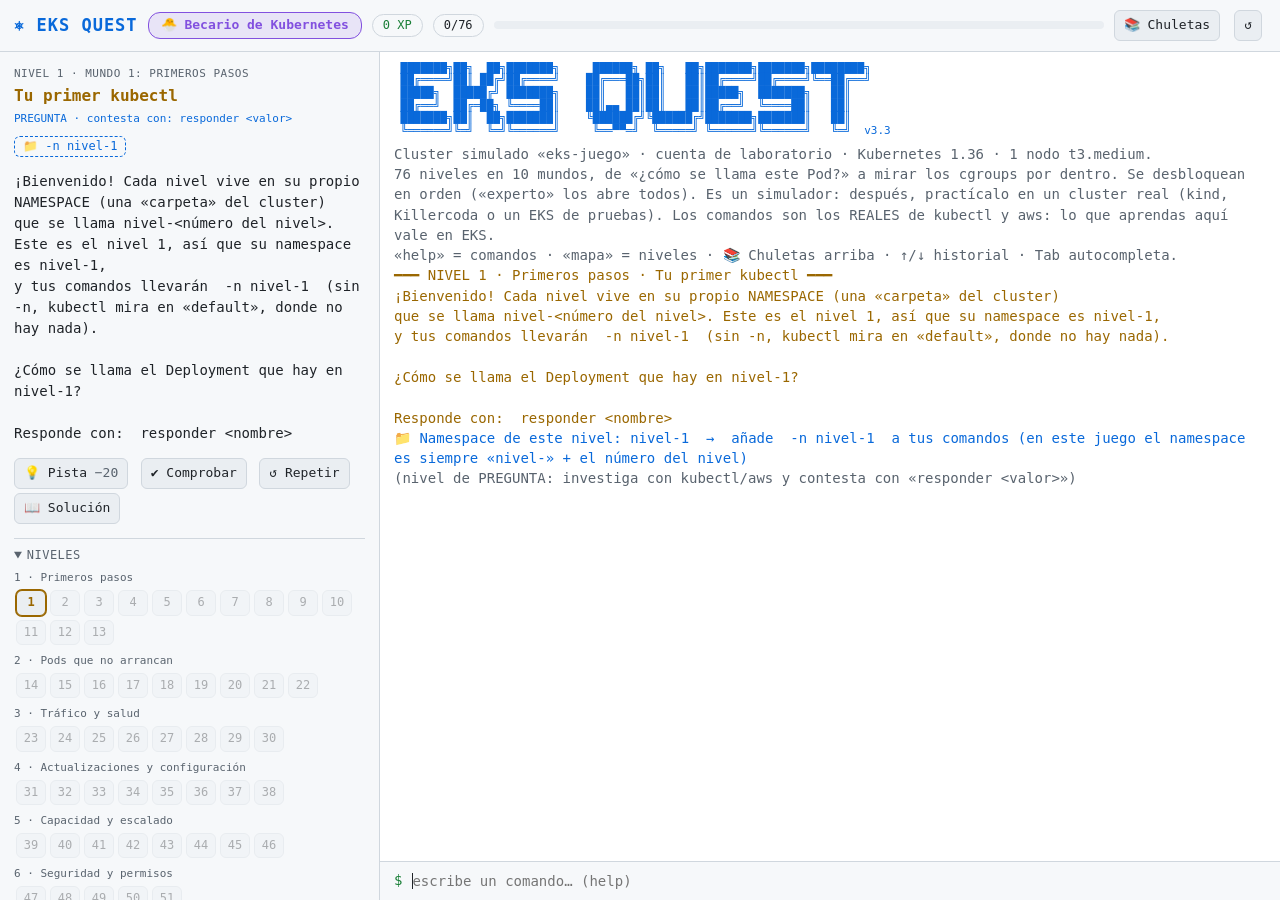
==== index.html @ bc982e04 "EKS Quest 3.3: expert mode, 2-hour timer in the final exam, GitHub Pages entry point, CI - `experto`" ====
<!doctype html>
<html lang="es">
<head>
<meta charset="utf-8">
<meta name="viewport" content="width=device-width, initial-scale=1">
<meta http-equiv="refresh" content="0; url=eks-quest.html">
<link rel="canonical" href="eks-quest.html">
<title>EKS Quest · un juego para aprender Kubernetes</title>
</head>
<body style="background:#0d1117;color:#e6edf3;font:16px system-ui,sans-serif;padding:16px">
<p>Cargando el juego… <a href="eks-quest.html" style="color:#58a6ff">si no se abre solo, entra aquí</a>.</p>
</body>
</html>
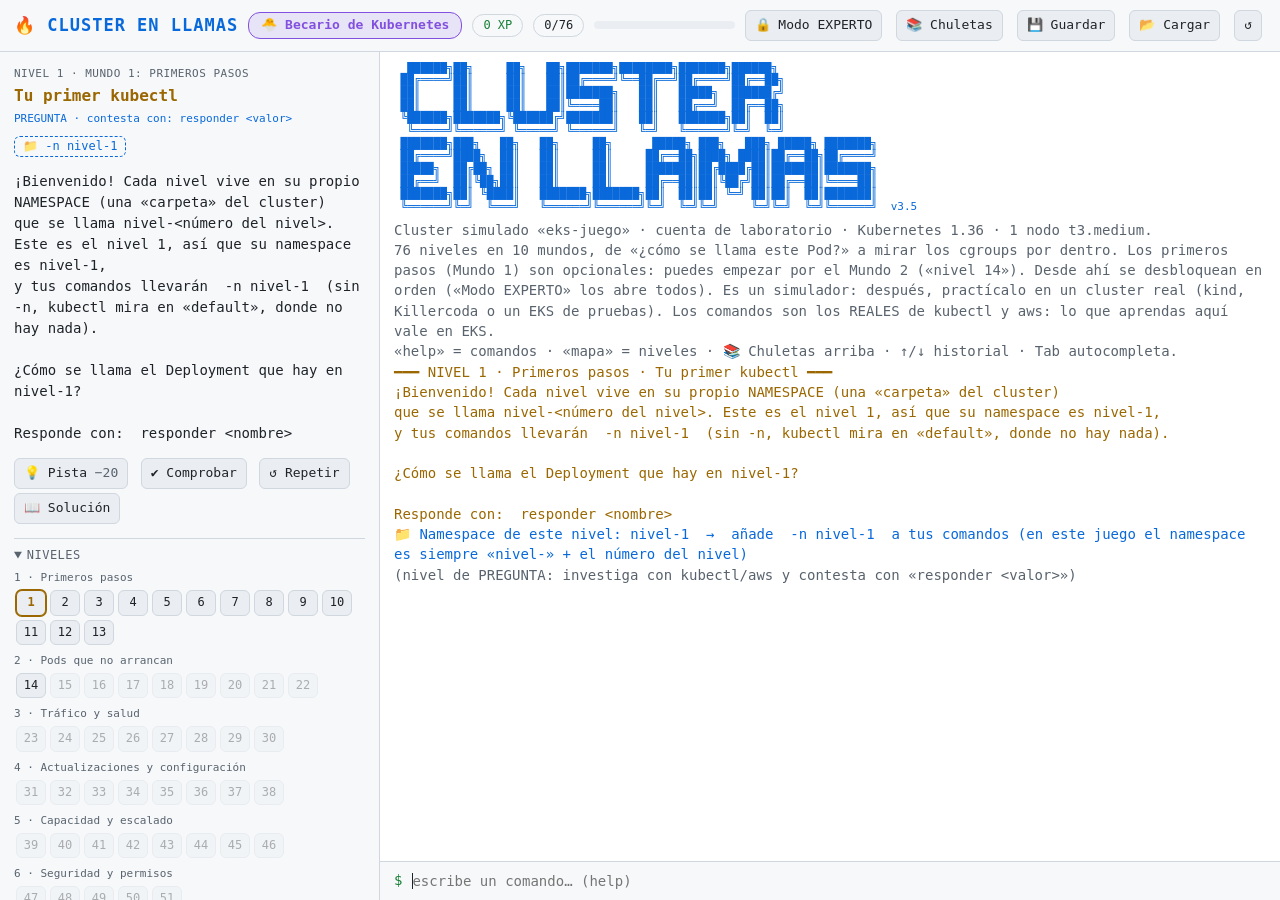
==== commit 9b054a1a: "Cluster en Llamas 3.5: nuevo nombre del juego (antes EKS Quest) - Título, cabecera y logo nuevos; el" ====
--- a/index.html
+++ b/index.html
@@ -3,11 +3,11 @@
 <head>
 <meta charset="utf-8">
 <meta name="viewport" content="width=device-width, initial-scale=1">
-<meta http-equiv="refresh" content="0; url=eks-quest.html">
-<link rel="canonical" href="eks-quest.html">
-<title>EKS Quest · un juego para aprender Kubernetes</title>
+<meta http-equiv="refresh" content="0; url=cluster-en-llamas.html">
+<link rel="canonical" href="cluster-en-llamas.html">
+<title>Cluster en Llamas · un juego para aprender Kubernetes</title>
 </head>
 <body style="background:#0d1117;color:#e6edf3;font:16px system-ui,sans-serif;padding:16px">
-<p>Cargando el juego… <a href="eks-quest.html" style="color:#58a6ff">si no se abre solo, entra aquí</a>.</p>
+<p>Cargando el juego… <a href="cluster-en-llamas.html" style="color:#58a6ff">si no se abre solo, entra aquí</a>.</p>
 </body>
 </html>
